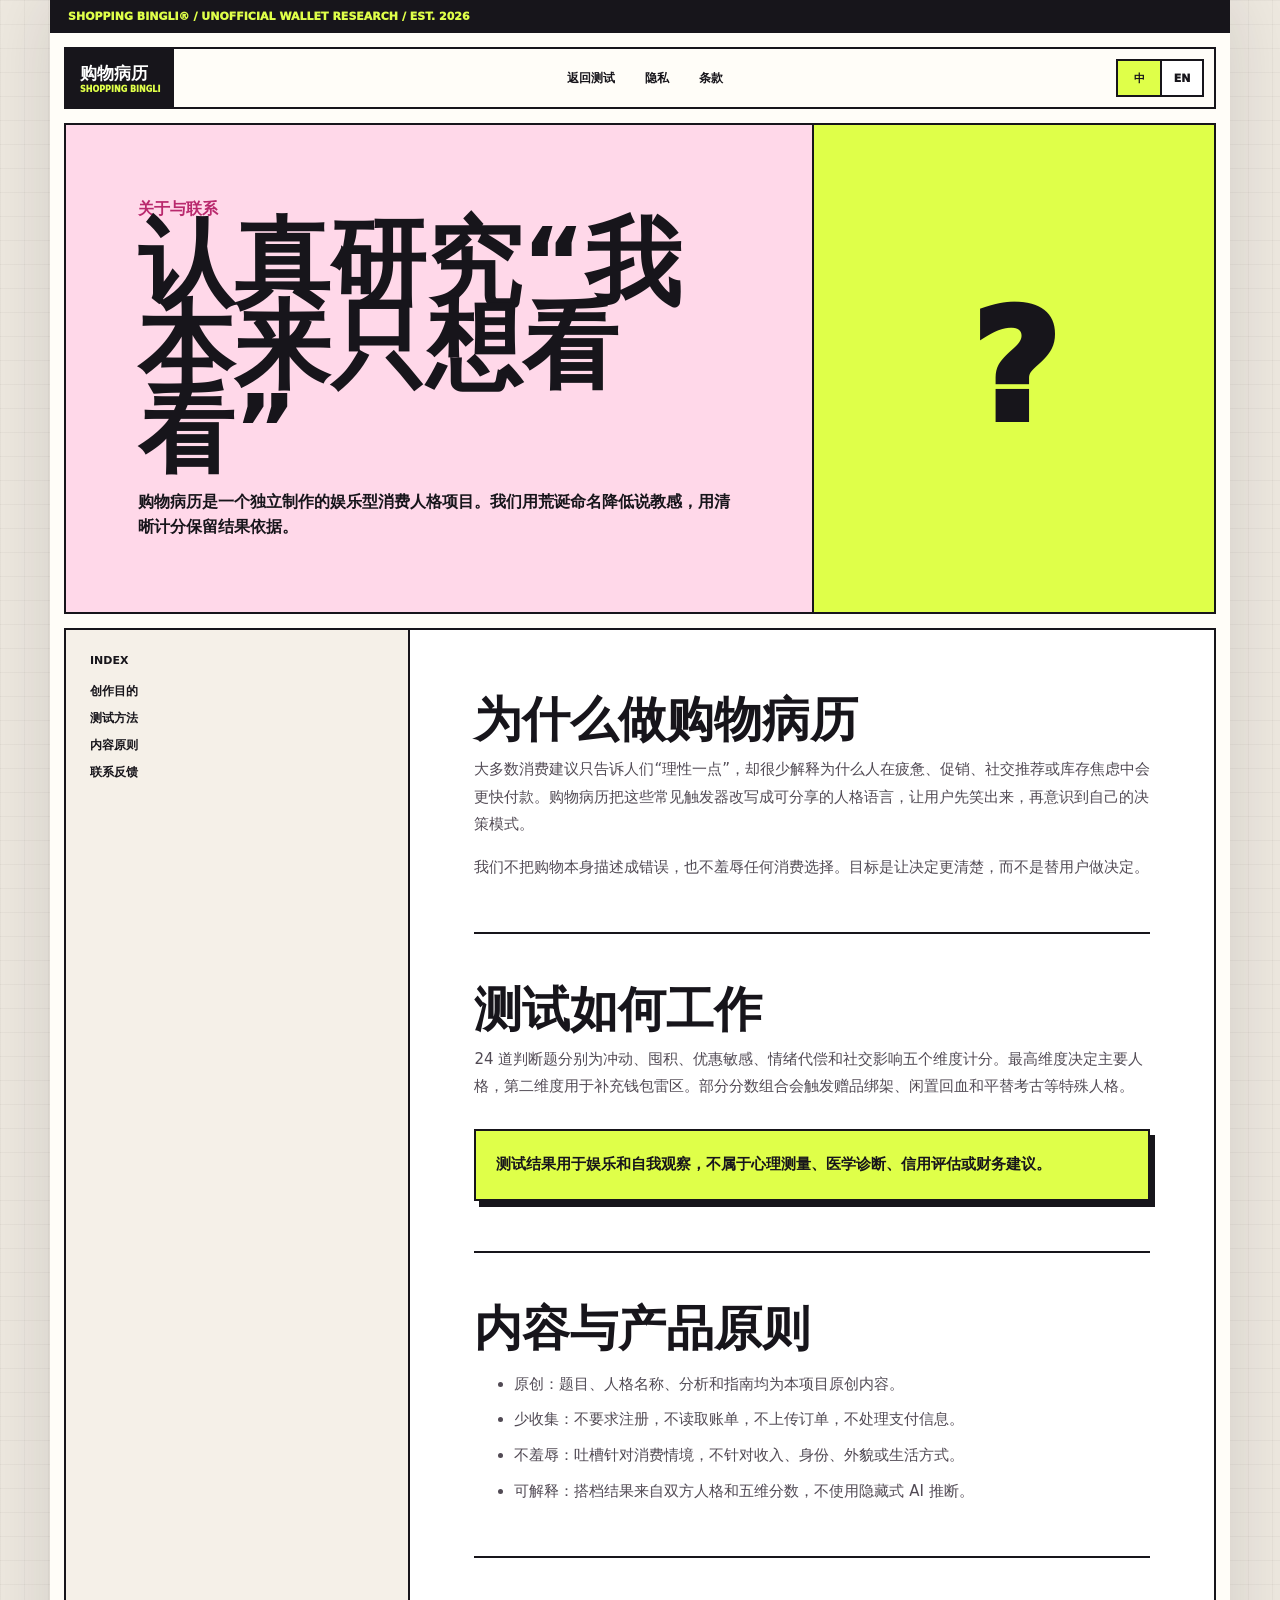
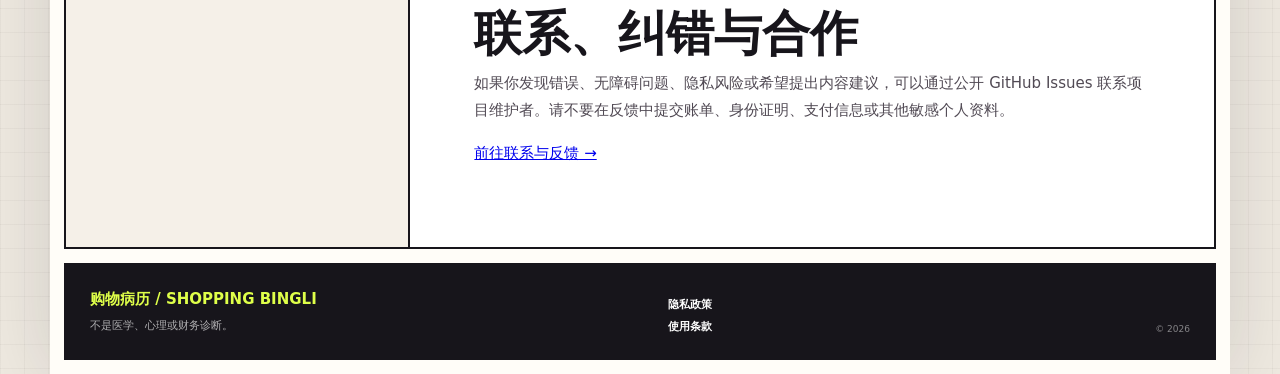
==== about.html @ b8fc8aac "Add bilingual content and review-ready pages" ====
<!doctype html>
<html lang="zh-CN">
  <head>
    <meta charset="utf-8" />
    <meta name="viewport" content="width=device-width, initial-scale=1" />
    <meta name="description" content="了解购物病历的创作目的、测试方法、内容原则与联系渠道。" />
    <link rel="canonical" href="https://bingli.200305.xyz/about.html" />
    <title>关于购物病历</title>
    <link rel="stylesheet" href="./styles.css?v=content-i18n-1" />
  </head>
  <body data-title-zh="关于购物病历" data-title-en="About Shopping Bingli" data-description-zh="了解购物病历的创作目的、测试方法、内容原则与联系渠道。" data-description-en="Learn about the purpose, method, editorial principles and contact channel of Shopping Bingli.">
    <main class="app-shell editorial-page">
      <header class="site-header">
        <a class="site-brand" href="./"><span>购物病历</span><small>SHOPPING BINGLI</small></a>
        <nav class="site-nav"><a href="./" data-zh="返回测试" data-en="Back to test">返回测试</a><a href="./privacy.html" data-zh="隐私" data-en="Privacy">隐私</a><a href="./terms.html" data-zh="条款" data-en="Terms">条款</a></nav>
        <div class="language-switch"><button type="button" data-lang-switch="zh">中</button><button type="button" data-lang-switch="en">EN</button></div>
      </header>

      <section class="editorial-hero">
        <div>
          <p class="eyebrow" data-zh="关于与联系" data-en="ABOUT & CONTACT">关于与联系</p>
          <h1 data-zh="认真研究“我本来只想看看”" data-en="SERIOUSLY STUDYING “I WAS JUST LOOKING”">认真研究“我本来只想看看”</h1>
          <p data-zh="购物病历是一个独立制作的娱乐型消费人格项目。我们用荒诞命名降低说教感，用清晰计分保留结果依据。" data-en="Shopping Bingli is an independently made entertainment project about shopping personalities. Absurd names reduce judgment; transparent scoring keeps the results grounded.">购物病历是一个独立制作的娱乐型消费人格项目。我们用荒诞命名降低说教感，用清晰计分保留结果依据。</p>
        </div>
        <div class="editorial-hero-mark">?</div>
      </section>

      <div class="editorial-body">
        <aside class="editorial-toc"><strong>INDEX</strong><a href="#purpose" data-zh="创作目的" data-en="Purpose">创作目的</a><a href="#method" data-zh="测试方法" data-en="Method">测试方法</a><a href="#principles" data-zh="内容原则" data-en="Principles">内容原则</a><a href="#contact" data-zh="联系反馈" data-en="Contact">联系反馈</a></aside>
        <article class="editorial-copy">
          <section id="purpose">
            <h2 data-zh="为什么做购物病历" data-en="Why Shopping Bingli exists">为什么做购物病历</h2>
            <p data-zh="大多数消费建议只告诉人们“理性一点”，却很少解释为什么人在疲惫、促销、社交推荐或库存焦虑中会更快付款。购物病历把这些常见触发器改写成可分享的人格语言，让用户先笑出来，再意识到自己的决策模式。" data-en="Most shopping advice simply says “be rational,” without explaining why fatigue, promotions, social approval and scarcity accelerate checkout. Shopping Bingli turns those triggers into shareable personality language, helping people laugh first and then notice their own decision patterns.">大多数消费建议只告诉人们“理性一点”，却很少解释为什么人在疲惫、促销、社交推荐或库存焦虑中会更快付款。购物病历把这些常见触发器改写成可分享的人格语言，让用户先笑出来，再意识到自己的决策模式。</p>
            <p data-zh="我们不把购物本身描述成错误，也不羞辱任何消费选择。目标是让决定更清楚，而不是替用户做决定。" data-en="We do not treat shopping itself as a mistake or shame anyone’s choices. The goal is clearer decisions, not decisions made on someone else’s behalf.">我们不把购物本身描述成错误，也不羞辱任何消费选择。目标是让决定更清楚，而不是替用户做决定。</p>
          </section>
          <section id="method">
            <h2 data-zh="测试如何工作" data-en="How the test works">测试如何工作</h2>
            <p data-zh="24 道判断题分别为冲动、囤积、优惠敏感、情绪代偿和社交影响五个维度计分。最高维度决定主要人格，第二维度用于补充钱包雷区。部分分数组合会触发赠品绑架、闲置回血和平替考古等特殊人格。" data-en="Twenty-four questions score impulse, stockpiling, deal sensitivity, mood spending and social influence. The highest dimension determines the main personality; the second adds a wallet trigger. Certain combinations unlock special gift, resale and dupe types.">24 道判断题分别为冲动、囤积、优惠敏感、情绪代偿和社交影响五个维度计分。最高维度决定主要人格，第二维度用于补充钱包雷区。部分分数组合会触发赠品绑架、闲置回血和平替考古等特殊人格。</p>
            <div class="editorial-note"><p data-zh="测试结果用于娱乐和自我观察，不属于心理测量、医学诊断、信用评估或财务建议。" data-en="Results are for entertainment and self-reflection. They are not psychological measurement, medical diagnosis, credit assessment or financial advice.">测试结果用于娱乐和自我观察，不属于心理测量、医学诊断、信用评估或财务建议。</p></div>
          </section>
          <section id="principles">
            <h2 data-zh="内容与产品原则" data-en="Editorial and product principles">内容与产品原则</h2>
            <ul>
              <li data-zh="原创：题目、人格名称、分析和指南均为本项目原创内容。" data-en="Originality: questions, personality names, analysis and guides are original project content.">原创：题目、人格名称、分析和指南均为本项目原创内容。</li>
              <li data-zh="少收集：不要求注册，不读取账单，不上传订单，不处理支付信息。" data-en="Data minimization: no account, bank statement, order upload or payment information is required.">少收集：不要求注册，不读取账单，不上传订单，不处理支付信息。</li>
              <li data-zh="不羞辱：吐槽针对消费情境，不针对收入、身份、外貌或生活方式。" data-en="No shaming: jokes target shopping situations, not income, identity, appearance or lifestyle.">不羞辱：吐槽针对消费情境，不针对收入、身份、外貌或生活方式。</li>
              <li data-zh="可解释：搭档结果来自双方人格和五维分数，不使用隐藏式 AI 推断。" data-en="Explainability: duo results come from both personality types and five scores, without hidden AI inference.">可解释：搭档结果来自双方人格和五维分数，不使用隐藏式 AI 推断。</li>
            </ul>
          </section>
          <section id="contact">
            <h2 data-zh="联系、纠错与合作" data-en="Contact, corrections and collaboration">联系、纠错与合作</h2>
            <p data-zh="如果你发现错误、无障碍问题、隐私风险或希望提出内容建议，可以通过公开 GitHub Issues 联系项目维护者。请不要在反馈中提交账单、身份证明、支付信息或其他敏感个人资料。" data-en="For errors, accessibility issues, privacy concerns or editorial suggestions, contact the maintainer through public GitHub Issues. Do not include bank statements, identity documents, payment information or other sensitive personal data.">如果你发现错误、无障碍问题、隐私风险或希望提出内容建议，可以通过公开 GitHub Issues 联系项目维护者。请不要在反馈中提交账单、身份证明、支付信息或其他敏感个人资料。</p>
            <p><a href="https://github.com/T0305/shopping-bingli/issues" target="_blank" rel="noreferrer" data-zh="前往联系与反馈 →" data-en="Open contact & feedback →">前往联系与反馈 →</a></p>
          </section>
        </article>
      </div>

      <footer class="site-footer"><div><strong>购物病历 / SHOPPING BINGLI</strong><p data-zh="不是医学、心理或财务诊断。" data-en="Not medical, psychological or financial diagnosis.">不是医学、心理或财务诊断。</p></div><nav><a href="./privacy.html" data-zh="隐私政策" data-en="Privacy">隐私政策</a><a href="./terms.html" data-zh="使用条款" data-en="Terms">使用条款</a></nav><small>© 2026</small></footer>
    </main>
    <script src="./site.js?v=content-i18n-1"></script>
  </body>
</html>
---- styles.css ----
:root {
  color-scheme: light;
  --ink: #17151b;
  --muted: #69616c;
  --paper: #fffdf8;
  --paper-2: #f5f0e8;
  --pink: #ff5eaa;
  --pink-soft: #ffd8e9;
  --acid: #dfff49;
  --cyan: #75e9e2;
  --violet: #8f79ff;
  --orange: #ff875b;
  --line: rgba(23, 21, 27, 0.18);
  --shadow: 0 18px 44px rgba(30, 22, 35, 0.12);
}

* {
  box-sizing: border-box;
}

html {
  min-height: 100%;
  overflow-x: hidden;
  background: #ddd7cd;
}

body {
  margin: 0;
  min-height: 100vh;
  overflow-x: hidden;
  color: var(--ink);
  font-family:
    "Arial Narrow",
    "Microsoft YaHei",
    "PingFang SC",
    system-ui,
    sans-serif;
  background:
    linear-gradient(rgba(23, 21, 27, 0.035) 1px, transparent 1px),
    linear-gradient(90deg, rgba(23, 21, 27, 0.035) 1px, transparent 1px),
    #eee9e0;
  background-size: 24px 24px;
  touch-action: pan-y;
}

button,
input {
  font: inherit;
}

button {
  cursor: pointer;
}

button:focus-visible,
input:focus-visible {
  outline: 3px solid var(--violet);
  outline-offset: 3px;
}

.app-shell {
  position: relative;
  width: min(100%, 1180px);
  min-height: 100vh;
  margin: 0 auto;
  padding: 14px;
  background: var(--paper);
  box-shadow: 0 0 70px rgba(30, 22, 35, 0.14);
}

.app-shell::before {
  content: "SHOPPING BINGLI®  /  UNOFFICIAL WALLET RESEARCH  /  EST. 2026";
  display: block;
  margin: -14px -14px 14px;
  padding: 10px 18px;
  overflow: hidden;
  color: var(--acid);
  font-size: 11px;
  font-weight: 950;
  white-space: nowrap;
  background: var(--ink);
  letter-spacing: 0;
}

.view {
  display: none;
}

.view.active {
  display: block;
}

.eyebrow {
  margin: 0 0 8px;
  color: #b9296d;
  font-size: 12px;
  font-weight: 950;
  letter-spacing: 0;
  text-transform: uppercase;
}

h1,
h2,
p {
  margin-top: 0;
}

h1,
h2 {
  letter-spacing: 0;
}

h2 {
  margin-bottom: 10px;
  font-size: clamp(22px, 3vw, 34px);
  line-height: 1.08;
}

.hero {
  position: relative;
  min-height: 550px;
  overflow: hidden;
  border: 2px solid var(--ink);
  background:
    linear-gradient(115deg, transparent 0 64%, rgba(255, 255, 255, 0.52) 64%),
    var(--pink-soft);
}

.hero::before {
  content: "";
  position: absolute;
  right: -90px;
  bottom: -130px;
  width: 400px;
  height: 400px;
  border: 2px solid var(--ink);
  border-radius: 50%;
  background: var(--acid);
}

.hero::after {
  content: "消费人格鉴定 / 仅供发疯参考";
  position: absolute;
  right: 24px;
  top: 72px;
  z-index: 5;
  padding: 8px 12px;
  border: 2px solid var(--ink);
  font-size: 12px;
  font-weight: 950;
  background: var(--paper);
  transform: rotate(6deg);
}

.hero-topline {
  position: relative;
  z-index: 3;
  display: flex;
  justify-content: space-between;
  gap: 16px;
  padding: 10px 14px;
  border-bottom: 2px solid var(--ink);
  color: var(--paper);
  font-size: 10px;
  font-weight: 950;
  background: var(--ink);
}

.hero-layout {
  position: relative;
  z-index: 2;
  display: grid;
  grid-template-columns: minmax(0, 1.1fr) minmax(330px, 0.9fr);
  min-height: 450px;
}

.hero-copy-block {
  display: flex;
  min-width: 0;
  padding: clamp(34px, 6vw, 72px);
  flex-direction: column;
  align-items: flex-start;
  justify-content: center;
}

.hero h1 {
  margin: 0 0 18px;
  font-size: clamp(70px, 9.2vw, 126px);
  font-weight: 1000;
  line-height: 0.78;
  text-transform: uppercase;
}

.hero h1 em {
  display: inline-block;
  padding: 5px 12px 9px;
  color: var(--paper);
  font-style: normal;
  background: var(--ink);
  transform: rotate(-2deg);
}

.hero-copy {
  max-width: 530px;
  margin-bottom: 24px;
  font-size: clamp(16px, 2vw, 21px);
  font-weight: 850;
  line-height: 1.45;
}

.hero-cta {
  width: min(100%, 330px);
}

.hero-deck {
  position: relative;
  min-height: 450px;
}

.deck-card {
  position: absolute;
  width: 210px;
  aspect-ratio: 3 / 4;
  overflow: hidden;
  border: 2px solid var(--ink);
  background-color: var(--paper);
  background-image: url("./assets/image2/shopping-diagnosis-role-cards.png");
  background-repeat: no-repeat;
  background-size: 400% 200%;
  box-shadow: 9px 10px 0 var(--ink);
}

.deck-card::after {
  content: "";
  position: absolute;
  inset: 0;
  background: linear-gradient(transparent 48%, rgba(23, 21, 27, 0.9));
}

.deck-card span,
.deck-card strong {
  position: absolute;
  z-index: 2;
  left: 14px;
  right: 14px;
}

.deck-card span {
  top: 14px;
  width: fit-content;
  padding: 5px 8px;
  border: 1px solid var(--ink);
  font-size: 10px;
  font-weight: 950;
  background: var(--acid);
}

.deck-card strong {
  bottom: 14px;
  color: white;
  font-size: 24px;
  line-height: 0.98;
}

.deck-card-a {
  right: 108px;
  top: 54px;
  z-index: 3;
  background-position: 0% 0%;
  transform: rotate(-7deg);
}

.deck-card-b {
  right: 8px;
  top: 90px;
  z-index: 2;
  background-position: 33.333% 100%;
  transform: rotate(9deg);
}

.deck-card-c {
  right: 126px;
  top: 188px;
  z-index: 4;
  width: 178px;
  background-position: 66.666% 0%;
  transform: rotate(5deg);
}

.hero-stickers {
  position: absolute;
  z-index: 8;
  left: 18px;
  bottom: 16px;
  display: flex;
  gap: 8px;
  flex-wrap: wrap;
}

.hero-stickers span {
  padding: 7px 10px;
  border: 2px solid var(--ink);
  font-size: 11px;
  font-weight: 950;
  background: var(--paper);
  box-shadow: 3px 3px 0 var(--ink);
}

.hero-stickers span:nth-child(2) {
  background: var(--cyan);
  transform: rotate(2deg);
}

.hero-stickers span:nth-child(3) {
  background: var(--acid);
  transform: rotate(-2deg);
}

.primary-button,
.secondary-button,
.ghost-button,
.icon-button,
.option-button {
  border: 2px solid var(--ink);
  border-radius: 0;
  color: var(--ink);
  background: white;
  box-shadow: 5px 6px 0 var(--ink);
  transition:
    transform 150ms ease,
    box-shadow 150ms ease,
    background 150ms ease;
}

.primary-button:hover,
.secondary-button:hover,
.ghost-button:hover,
.option-button:hover {
  transform: translate(3px, 3px);
  box-shadow: 2px 3px 0 var(--ink);
}

.primary-button {
  display: flex;
  min-height: 58px;
  padding: 0 12px 0 20px;
  align-items: center;
  justify-content: space-between;
  gap: 16px;
  color: white;
  font-size: 17px;
  font-weight: 950;
  background: var(--ink);
}

.primary-button b {
  display: grid;
  width: 38px;
  height: 38px;
  place-items: center;
  color: var(--ink);
  font-size: 24px;
  background: var(--acid);
}

.role-showcase {
  position: relative;
  margin-top: 14px;
  overflow: hidden;
  border: 2px solid var(--ink);
  background: var(--paper-2);
}

.role-showcase-head {
  display: flex;
  align-items: end;
  justify-content: space-between;
  gap: 24px;
  padding: 24px;
  border-bottom: 2px solid var(--ink);
}

.role-showcase-head h2 {
  max-width: 680px;
  margin-bottom: 0;
}

.role-showcase-head > span {
  max-width: 240px;
  font-size: 12px;
  font-weight: 900;
  line-height: 1.55;
  text-align: right;
}

.role-marquee {
  display: grid;
}

.marquee-row {
  position: relative;
  min-height: 298px;
  overflow: hidden;
  border-bottom: 2px solid var(--ink);
}

.marquee-row:last-child {
  border-bottom: 0;
}

.marquee-row::before {
  content: "SOLO / 单人嫌疑卡";
  position: absolute;
  z-index: 5;
  left: 12px;
  top: 12px;
  padding: 6px 9px;
  border: 2px solid var(--ink);
  font-size: 10px;
  font-weight: 950;
  background: var(--pink);
}

.marquee-row.duo::before {
  content: "DUO / 双人共犯卡";
  background: var(--cyan);
}

.marquee-track {
  position: absolute;
  left: 0;
  top: 48px;
  display: flex;
  width: max-content;
  gap: 14px;
  padding-inline: 14px;
  animation: role-marquee 34s linear infinite;
  will-change: transform;
}

.marquee-row.reverse .marquee-track {
  animation-name: role-marquee-reverse;
  animation-duration: 38s;
}

.role-showcase:hover .marquee-track {
  animation-play-state: paused;
}

.marquee-card {
  display: grid;
  grid-template-columns: 142px 116px;
  width: 286px;
  min-height: 232px;
  gap: 12px;
  align-items: end;
  padding: 10px;
  border: 2px solid var(--ink);
  background: var(--paper);
  box-shadow: 5px 6px 0 var(--ink);
}

.marquee-card:nth-child(3n + 1) {
  background: #ffe7f2;
}

.marquee-card:nth-child(3n + 2) {
  background: #edffd0;
}

.marquee-card:nth-child(3n + 3) {
  background: #dffbf8;
}

.marquee-art {
  width: 142px;
  aspect-ratio: 3 / 4;
  border: 1px solid var(--ink);
  background-repeat: no-repeat;
  background-size: 400% 200%;
  background-position: var(--sprite-pos, 0% 0%);
}

.single-art {
  background-image: url("./assets/image2/shopping-diagnosis-role-cards.png");
}

.duo-art {
  background-image: url("./assets/image2/shopping-diagnosis-duo-cards.png");
}

.marquee-card strong,
.marquee-card span {
  display: block;
}

.marquee-card strong {
  font-size: 17px;
  line-height: 1.02;
}

.marquee-card span {
  margin-top: 8px;
  color: var(--muted);
  font-size: 10px;
  font-weight: 850;
  line-height: 1.35;
}

.quick-stats {
  display: grid;
  grid-template-columns: repeat(3, 1fr);
  margin-top: 14px;
  border: 2px solid var(--ink);
}

.quick-stats div {
  min-height: 120px;
  padding: 18px;
  border-right: 2px solid var(--ink);
  background: var(--acid);
}

.quick-stats div:nth-child(2) {
  background: var(--pink-soft);
}

.quick-stats div:nth-child(3) {
  border-right: 0;
  background: var(--cyan);
}

.quick-stats strong,
.quick-stats span {
  display: block;
}

.quick-stats strong {
  font-size: clamp(34px, 5vw, 60px);
  line-height: 1;
}

.quick-stats span {
  margin-top: 8px;
  font-size: 12px;
  font-weight: 900;
}

.panel {
  position: relative;
  margin-top: 14px;
  padding: 24px;
  border: 2px solid var(--ink);
  background: white;
}

.panel.compact {
  background: #f0eaff;
}

.panel-index {
  margin-bottom: 14px;
  font-size: 10px;
  font-weight: 950;
}

.panel p:not(.panel-index) {
  max-width: 760px;
  margin-bottom: 0;
  color: var(--muted);
  font-size: 14px;
  line-height: 1.7;
}

.tag-cloud {
  display: flex;
  flex-wrap: wrap;
  gap: 9px;
}

.tag-cloud span {
  padding: 8px 11px;
  border: 2px solid var(--ink);
  font-size: 12px;
  font-weight: 950;
  background: var(--paper);
  box-shadow: 3px 3px 0 var(--ink);
}

.tag-cloud span:nth-child(2n) {
  background: var(--cyan);
  transform: rotate(2deg);
}

.tag-cloud span:nth-child(3n) {
  background: var(--acid);
  transform: rotate(-2deg);
}

.topline {
  position: sticky;
  z-index: 10;
  top: 0;
  display: grid;
  grid-template-columns: 46px 1fr auto;
  align-items: center;
  gap: 12px;
  padding: 10px;
  border: 2px solid var(--ink);
  background: rgba(255, 253, 248, 0.94);
  backdrop-filter: blur(12px);
}

.topline .eyebrow {
  margin-bottom: 2px;
}

.topline h1 {
  margin: 0;
  font-size: 26px;
  line-height: 1;
}

.icon-button {
  width: 44px;
  height: 44px;
  padding: 0;
  color: white;
  font-size: 34px;
  line-height: 0;
  background: var(--ink);
  box-shadow: none;
}

.count-pill {
  min-width: 62px;
  padding: 9px;
  border: 2px solid var(--ink);
  font-size: 12px;
  font-weight: 950;
  text-align: center;
  background: var(--acid);
}

.progress-track {
  height: 16px;
  margin: 10px 0;
  overflow: hidden;
  border: 2px solid var(--ink);
  background: white;
}

.progress-fill {
  width: 0;
  height: 100%;
  background:
    repeating-linear-gradient(135deg, transparent 0 8px, rgba(23, 21, 27, 0.18) 8px 10px),
    var(--pink);
  transition: width 180ms ease;
}

.question-card {
  position: relative;
  min-height: 560px;
  padding: clamp(24px, 5vw, 54px);
  overflow: hidden;
  border: 2px solid var(--ink);
  background:
    linear-gradient(90deg, transparent 49%, rgba(23, 21, 27, 0.05) 50%, transparent 51%),
    var(--paper-2);
}

.question-card::after {
  content: "此处禁止假装理性";
  position: absolute;
  right: -24px;
  top: 44px;
  padding: 7px 32px;
  border-block: 2px solid var(--ink);
  font-size: 10px;
  font-weight: 950;
  background: var(--acid);
  transform: rotate(9deg);
}

.question-kicker {
  display: inline-block;
  margin-bottom: 22px;
  padding: 7px 10px;
  border: 2px solid var(--ink);
  font-size: 11px;
  font-weight: 950;
  background: var(--cyan);
  box-shadow: 3px 3px 0 var(--ink);
}

.question-card h2 {
  max-width: 760px;
  margin-bottom: 42px;
  font-size: clamp(28px, 4.5vw, 48px);
  line-height: 1.13;
}

.option-list {
  display: grid;
  grid-template-columns: repeat(3, 1fr);
  gap: 14px;
}

.option-button {
  position: relative;
  display: grid;
  min-height: 170px;
  padding: 18px;
  align-content: start;
  text-align: left;
  background: white;
}

.option-button:nth-child(1) {
  background: var(--pink-soft);
}

.option-button:nth-child(2) {
  background: var(--cyan);
}

.option-button:nth-child(3) {
  background: #e7e0ff;
}

.option-button b {
  display: grid;
  width: 42px;
  height: 42px;
  margin-bottom: 20px;
  place-items: center;
  color: white;
  font-size: 22px;
  font-style: normal;
  background: var(--ink);
}

.option-button strong,
.option-button span {
  display: block;
}

.option-button strong {
  font-size: 20px;
}

.option-button span {
  margin-top: 8px;
  color: var(--muted);
  font-size: 12px;
  line-height: 1.4;
}

#quizView.active,
#resultView.active {
  max-width: 980px;
  margin: 0 auto;
}

.diagnosis-card,
.friend-panel {
  position: relative;
  margin-top: 10px;
  overflow: hidden;
  border: 2px solid var(--ink);
  background: var(--paper-2);
}

.diagnosis-card {
  display: grid;
  grid-template-columns: minmax(280px, 0.85fr) minmax(320px, 1.15fr);
  gap: 0 26px;
  padding: 28px;
}

.diagnosis-card::before {
  content: "CONFIDENTIAL? NOT REALLY.";
  position: absolute;
  right: -38px;
  top: 72px;
  z-index: 1;
  padding: 8px 52px;
  border-block: 2px solid var(--ink);
  font-size: 10px;
  font-weight: 950;
  background: var(--acid);
  transform: rotate(11deg);
}

.diagnosis-card > .eyebrow,
.diagnosis-card > h2,
.diagnosis-card > .diagnosis-code,
.diagnosis-card > .diagnosis-subtitle,
.diagnosis-card > .result-tags,
.diagnosis-card > .role-card {
  grid-column: 1;
}

.diagnosis-card > .danger-row,
.diagnosis-card > .report-list,
.diagnosis-card > .dimension-grid {
  grid-column: 2;
}

.stamp {
  position: absolute;
  right: 24px;
  top: 18px;
  z-index: 2;
  padding: 7px 10px;
  border: 2px solid var(--ink);
  color: white;
  font-size: 11px;
  font-weight: 950;
  background: var(--pink);
  transform: rotate(5deg);
}

.diagnosis-card h2 {
  max-width: 440px;
  margin: 0 0 10px;
  font-size: clamp(38px, 5vw, 62px);
  line-height: 0.9;
}

.diagnosis-code {
  width: fit-content;
  margin-bottom: 12px;
  padding: 7px 10px;
  border: 2px solid var(--ink);
  font-size: 12px;
  font-weight: 950;
  background: var(--cyan);
}

.diagnosis-subtitle {
  max-width: 460px;
  color: var(--muted);
  font-size: 15px;
  font-weight: 800;
  line-height: 1.5;
}

.result-tags {
  display: flex;
  margin: 4px 0 14px;
  flex-wrap: wrap;
  gap: 7px;
}

.result-tags span {
  padding: 6px 8px;
  border: 1px solid var(--ink);
  font-size: 10px;
  font-weight: 900;
  background: white;
}

.result-tags span:nth-child(2) {
  background: var(--pink-soft);
}

.result-tags span:nth-child(3) {
  background: var(--acid);
}

.role-card {
  position: relative;
  width: min(100%, 390px);
  margin: 8px 0 0;
  border: 2px solid var(--ink);
  background: white;
  box-shadow: 8px 9px 0 var(--ink);
  transform: rotate(-1.5deg);
}

.role-card::before {
  content: "本人已读并继续付款";
  position: absolute;
  z-index: 2;
  right: -14px;
  bottom: 18px;
  padding: 7px 9px;
  border: 2px solid var(--ink);
  font-size: 10px;
  font-weight: 950;
  background: var(--acid);
  transform: rotate(-5deg);
}

.role-card-art,
.pair-card-art {
  width: 100%;
  aspect-ratio: 3 / 4;
  background-repeat: no-repeat;
  background-size: 400% 200%;
}

.role-card-art {
  background-image: url("./assets/image2/shopping-diagnosis-role-cards.png");
}

.danger-row {
  display: flex;
  min-height: 70px;
  margin-bottom: 14px;
  padding: 14px;
  align-items: center;
  justify-content: space-between;
  gap: 12px;
  border: 2px solid var(--ink);
  background: var(--pink-soft);
}

.danger-row span {
  font-size: 12px;
  font-weight: 950;
}

.danger-row strong {
  color: #cf236f;
  font-size: 20px;
}

.report-list,
.pair-report {
  display: grid;
  gap: 10px;
  margin: 0;
}

.report-list {
  grid-template-columns: 1fr 1fr;
}

.report-list .wide {
  grid-column: 1 / -1;
}

.report-list div,
.pair-report div {
  padding: 14px;
  border: 2px solid var(--ink);
  background: white;
}

.report-list div:nth-child(2n),
.pair-report div:nth-child(2n) {
  background: #e9ffd1;
}

.report-list div:nth-child(3n),
.pair-report div:nth-child(3n) {
  background: #e1fafa;
}

.report-list dt,
.pair-report dt {
  width: fit-content;
  margin-bottom: 8px;
  padding: 4px 7px;
  color: white;
  font-size: 10px;
  font-weight: 950;
  background: var(--ink);
}

.report-list dd,
.pair-report dd {
  margin: 0;
  font-size: 13px;
  line-height: 1.62;
}

.dimension-grid {
  display: grid;
  grid-template-columns: repeat(5, 1fr);
  gap: 7px;
  margin-top: 14px;
}

.dimension-item {
  position: relative;
  display: grid;
  min-height: 82px;
  overflow: hidden;
  place-items: center;
  padding: 7px 3px;
  border: 2px solid var(--ink);
  text-align: center;
  background: white;
}

.dimension-item::before {
  content: "";
  position: absolute;
  inset: auto 0 0;
  height: var(--score);
  background: var(--pink-soft);
}

.dimension-item:nth-child(2)::before {
  background: var(--acid);
}

.dimension-item:nth-child(3)::before {
  background: var(--cyan);
}

.dimension-item:nth-child(4)::before {
  background: #e1d9ff;
}

.dimension-item:nth-child(5)::before {
  background: #ffd7c7;
}

.dimension-item strong,
.dimension-item span {
  position: relative;
  z-index: 1;
  display: block;
}

.dimension-item strong {
  font-size: 18px;
}

.dimension-item span {
  font-size: 10px;
  font-weight: 900;
}

.dimension-item i {
  display: none;
}

.friend-panel {
  padding: 28px;
  background: #e1fafa;
}

.friend-panel.hidden {
  display: none;
}

.friend-panel::before {
  content: "共同付款危险实验";
  position: absolute;
  right: 18px;
  top: 18px;
  padding: 7px 10px;
  border: 2px solid var(--ink);
  font-size: 10px;
  font-weight: 950;
  background: var(--acid);
  transform: rotate(4deg);
}

.friend-panel h2 {
  max-width: 640px;
  font-size: clamp(34px, 5vw, 60px);
  line-height: 0.94;
}

.pair-card-art {
  max-width: 520px;
  margin: 20px auto;
  border: 2px solid var(--ink);
  background-color: white;
  background-image: url("./assets/image2/shopping-diagnosis-duo-cards.png");
  box-shadow: 8px 9px 0 var(--ink);
  transform: rotate(1deg);
}

.pair-report {
  grid-template-columns: repeat(3, 1fr);
}

#shareCanvas {
  display: none;
  width: min(100%, 600px);
  aspect-ratio: 3 / 4;
  margin: 14px auto 0;
  border: 2px solid var(--ink);
  background: white;
  box-shadow: 8px 9px 0 var(--ink);
}

#shareCanvas.ready {
  display: block;
}

.invite-field {
  display: grid;
  gap: 7px;
  margin-top: 14px;
  font-size: 11px;
  font-weight: 950;
}

.invite-field input {
  width: 100%;
  min-height: 48px;
  padding: 0 12px;
  border: 2px solid var(--ink);
  color: var(--ink);
  background: white;
}

.action-grid {
  display: grid;
  grid-template-columns: repeat(2, 1fr);
  gap: 10px;
  margin-top: 12px;
}

.action-grid .primary-button {
  width: 100%;
}

.secondary-button,
.ghost-button {
  min-height: 52px;
  padding: 10px 14px;
  font-weight: 950;
}

.secondary-button {
  background: var(--cyan);
}

.ghost-button {
  background: var(--paper-2);
}

.toast {
  position: fixed;
  left: 50%;
  bottom: 18px;
  z-index: 30;
  width: min(360px, calc(100% - 32px));
  padding: 13px 16px;
  border: 2px solid var(--ink);
  color: white;
  font-size: 13px;
  font-weight: 950;
  text-align: center;
  background: var(--ink);
  box-shadow: 5px 6px 0 var(--pink);
  opacity: 0;
  transform: translate(-50%, 18px);
  transition: 160ms ease;
  pointer-events: none;
}

.toast.show {
  opacity: 1;
  transform: translate(-50%, 0);
}

@keyframes role-marquee {
  from {
    transform: translateX(0);
  }

  to {
    transform: translateX(calc(-50% - 7px));
  }
}

@keyframes role-marquee-reverse {
  from {
    transform: translateX(calc(-50% - 7px));
  }

  to {
    transform: translateX(0);
  }
}

@media (min-width: 780px) {
  #homeView.active {
    display: grid;
    grid-template-columns: 1fr 1fr;
    gap: 14px;
  }

  .hero,
  .role-showcase,
  .quick-stats {
    grid-column: 1 / -1;
  }

  .panel {
    margin-top: 0;
  }
}

@media (max-width: 779px) {
  .app-shell {
    padding: 10px;
  }

  .app-shell::before {
    margin: -10px -10px 10px;
  }

  .hero {
    min-height: 570px;
  }

  .hero::before {
    right: -160px;
    bottom: -150px;
    width: 340px;
    height: 340px;
  }

  .hero::after {
    right: 10px;
    top: 54px;
  }

  .hero-layout {
    grid-template-columns: 1fr;
    min-height: auto;
  }

  .hero-copy-block {
    padding: 38px 20px 10px;
  }

  .hero h1 {
    font-size: clamp(62px, 19vw, 88px);
  }

  .hero-copy {
    max-width: 360px;
    margin-bottom: 18px;
    font-size: 16px;
  }

  .hero-cta {
    width: 100%;
  }

  .hero-deck {
    min-height: 236px;
    margin-top: -6px;
  }

  .deck-card {
    width: 128px;
    box-shadow: 5px 6px 0 var(--ink);
  }

  .deck-card span {
    left: 7px;
    top: 7px;
    padding: 3px 5px;
    font-size: 8px;
  }

  .deck-card strong {
    left: 8px;
    right: 8px;
    bottom: 9px;
    font-size: 15px;
  }

  .deck-card-a {
    left: 34px;
    right: auto;
    top: 25px;
  }

  .deck-card-b {
    left: 50%;
    right: auto;
    top: 34px;
    transform: translateX(-45%) rotate(7deg);
  }

  .deck-card-c {
    right: 28px;
    top: 25px;
    width: 118px;
  }

  .hero-stickers {
    left: 10px;
    bottom: 10px;
  }

  .role-showcase-head {
    display: block;
    padding: 18px;
  }

  .role-showcase-head > span {
    display: block;
    margin-top: 10px;
    text-align: left;
  }

  .marquee-row {
    min-height: 260px;
  }

  .marquee-card {
    grid-template-columns: 122px 96px;
    width: 242px;
    min-height: 202px;
  }

  .marquee-art {
    width: 122px;
  }

  .marquee-card strong {
    font-size: 14px;
  }

  .quick-stats div {
    min-height: 94px;
    padding: 13px 10px;
  }

  .quick-stats strong {
    font-size: 34px;
  }

  .topline {
    grid-template-columns: 42px 1fr auto;
  }

  .topline h1 {
    font-size: 21px;
  }

  .question-card {
    min-height: calc(100vh - 130px);
    padding: 28px 18px;
  }

  .question-card::after {
    display: none;
  }

  .question-card h2 {
    margin-bottom: 26px;
    font-size: 28px;
  }

  .option-list {
    grid-template-columns: 1fr;
    gap: 11px;
  }

  .option-button {
    grid-template-columns: 42px 1fr;
    min-height: 92px;
    padding: 13px;
    align-content: center;
    column-gap: 12px;
  }

  .option-button b {
    grid-row: span 2;
    margin: 0;
  }

  .option-button strong {
    font-size: 17px;
  }

  .diagnosis-card {
    display: block;
    padding: 22px 16px;
  }

  .diagnosis-card::before {
    display: none;
  }

  .diagnosis-card h2 {
    max-width: 290px;
    font-size: 42px;
  }

  .stamp {
    right: 12px;
    top: 12px;
  }

  .role-card {
    width: min(88%, 330px);
    margin: 18px auto 24px;
  }

  .report-list {
    grid-template-columns: 1fr;
  }

  .report-list .wide {
    grid-column: auto;
  }

  .dimension-grid {
    gap: 5px;
  }

  .dimension-item {
    min-height: 74px;
  }

  .dimension-item span {
    font-size: 9px;
  }

  .friend-panel {
    padding: 22px 16px;
  }

  .friend-panel::before {
    position: static;
    display: inline-block;
    margin-bottom: 14px;
  }

  .friend-panel h2 {
    font-size: 39px;
  }

  .pair-report {
    grid-template-columns: 1fr;
  }

  .action-grid {
    grid-template-columns: 1fr;
  }
}

@media (max-width: 380px) {
  .hero {
    min-height: 555px;
  }

  .hero h1 {
    font-size: 60px;
  }

  .hero-topline span:last-child {
    display: none;
  }

  .deck-card-a {
    left: 16px;
  }

  .deck-card-c {
    right: 12px;
  }

  .hero-stickers span {
    padding: 5px 7px;
    font-size: 9px;
  }
}

@media (prefers-reduced-motion: reduce) {
  .marquee-track,
  .marquee-row.reverse .marquee-track {
    animation: none;
    transform: none;
  }

  .marquee-row {
    overflow-x: auto;
    scrollbar-width: none;
  }
}

/* Content architecture, navigation and bilingual controls */
.site-header {
  position: sticky;
  z-index: 50;
  top: 0;
  display: grid;
  grid-template-columns: auto 1fr auto;
  min-height: 62px;
  margin-bottom: 14px;
  align-items: center;
  gap: 18px;
  border: 2px solid var(--ink);
  background: rgba(255, 253, 248, 0.94);
  backdrop-filter: blur(14px);
}

.site-brand {
  display: grid;
  min-height: 58px;
  padding: 8px 14px;
  align-content: center;
  color: white;
  text-decoration: none;
  background: var(--ink);
}

.site-brand span {
  font-size: 17px;
  font-weight: 1000;
}

.site-brand small {
  color: var(--acid);
  font-size: 8px;
  font-weight: 950;
}

.site-nav {
  display: flex;
  min-width: 0;
  align-items: center;
  justify-content: center;
  gap: clamp(12px, 2.5vw, 30px);
}

.site-nav a {
  position: relative;
  color: var(--ink);
  font-size: 12px;
  font-weight: 950;
  text-decoration: none;
  white-space: nowrap;
}

.site-nav a::after {
  content: "";
  position: absolute;
  right: 0;
  bottom: -6px;
  left: 0;
  height: 3px;
  background: var(--pink);
  transform: scaleX(0);
  transition: transform 150ms ease;
}

.site-nav a:hover::after,
.site-nav a:focus-visible::after {
  transform: scaleX(1);
}

.language-switch {
  display: flex;
  margin-right: 10px;
  border: 2px solid var(--ink);
}

.language-switch button {
  min-width: 42px;
  height: 34px;
  border: 0;
  color: var(--ink);
  font-size: 11px;
  font-weight: 950;
  background: white;
}

.language-switch button + button {
  border-left: 2px solid var(--ink);
}

.language-switch button.active {
  color: var(--ink);
  background: var(--acid);
}

.content-section {
  grid-column: 1 / -1;
  margin-top: 14px;
  border: 2px solid var(--ink);
  background: var(--paper);
}

.section-heading {
  padding: clamp(22px, 4vw, 42px);
  border-bottom: 2px solid var(--ink);
}

.section-heading h2 {
  max-width: 780px;
  margin-bottom: 12px;
  font-size: clamp(30px, 5vw, 58px);
  line-height: 0.96;
}

.section-heading > p:last-child {
  max-width: 820px;
  margin-bottom: 0;
  color: var(--muted);
  font-size: 14px;
  line-height: 1.75;
}

.method-section {
  background: #e9ffd1;
}

.dimension-explainer {
  display: grid;
  grid-template-columns: repeat(5, 1fr);
}

.dimension-explainer article {
  min-width: 0;
  min-height: 225px;
  padding: 20px;
  border-right: 2px solid var(--ink);
  background: rgba(255, 255, 255, 0.36);
}

.dimension-explainer article:last-child {
  border-right: 0;
}

.dimension-explainer b {
  display: grid;
  width: 34px;
  height: 34px;
  margin-bottom: 32px;
  place-items: center;
  border: 2px solid var(--ink);
  font-size: 11px;
  background: var(--paper);
  box-shadow: 3px 3px 0 var(--ink);
}

.dimension-explainer h3,
.type-grid h3,
.guide-grid h3 {
  margin: 0 0 10px;
  font-size: 18px;
  line-height: 1.08;
}

.dimension-explainer p,
.type-grid p,
.guide-grid p,
.trust-section p {
  margin: 0;
  color: var(--muted);
  font-size: 12px;
  line-height: 1.65;
}

.type-library {
  background: #f0eaff;
}

.type-grid {
  display: grid;
  grid-template-columns: repeat(4, 1fr);
}

.type-grid article {
  min-width: 0;
  padding: 14px;
  border-right: 2px solid var(--ink);
  border-bottom: 2px solid var(--ink);
  background: rgba(255, 255, 255, 0.44);
}

.type-grid article:nth-child(4n) {
  border-right: 0;
}

.type-grid article:nth-last-child(-n + 4) {
  border-bottom: 0;
}

.type-art {
  width: 100%;
  aspect-ratio: 3 / 4;
  margin-bottom: 16px;
  border: 2px solid var(--ink);
  background-image: url("./assets/image2/shopping-diagnosis-role-cards.png");
  background-repeat: no-repeat;
  background-size: 400% 200%;
  background-position: var(--sprite-pos);
  box-shadow: 5px 6px 0 var(--ink);
}

.type-grid article:nth-child(3n + 1) .type-art {
  transform: rotate(-1deg);
}

.type-grid article:nth-child(3n + 2) .type-art {
  transform: rotate(1deg);
}

.guide-section {
  background: #dffbf8;
}

.guide-grid {
  display: grid;
  grid-template-columns: repeat(3, 1fr);
}

.guide-grid a {
  position: relative;
  min-height: 260px;
  padding: 24px;
  border-right: 2px solid var(--ink);
  color: var(--ink);
  text-decoration: none;
  background: rgba(255, 255, 255, 0.56);
  transition:
    background 150ms ease,
    color 150ms ease;
}

.guide-grid a:last-child {
  border-right: 0;
}

.guide-grid a:hover {
  color: white;
  background: var(--ink);
}

.guide-grid a:hover p {
  color: rgba(255, 255, 255, 0.72);
}

.guide-grid span {
  display: block;
  margin-bottom: 58px;
  font-size: 11px;
  font-weight: 950;
}

.guide-grid h3 {
  font-size: 24px;
}

.faq-section {
  display: grid;
  grid-template-columns: 0.85fr 1.15fr;
  background: var(--pink-soft);
}

.faq-section .section-heading {
  border-right: 2px solid var(--ink);
  border-bottom: 0;
}

.faq-list details {
  border-bottom: 2px solid var(--ink);
  background: rgba(255, 255, 255, 0.48);
}

.faq-list details:last-child {
  border-bottom: 0;
}

.faq-list summary {
  padding: 22px 24px;
  font-size: 15px;
  font-weight: 950;
  cursor: pointer;
}

.faq-list details p {
  max-width: 740px;
  margin: -6px 24px 22px;
  color: var(--muted);
  font-size: 13px;
  line-height: 1.7;
}

.trust-section {
  display: grid;
  grid-template-columns: 1.25fr 0.75fr;
  min-height: 260px;
  padding: clamp(24px, 4vw, 42px);
  gap: 28px;
  background: var(--acid);
}

.trust-section h2 {
  max-width: 720px;
  font-size: clamp(30px, 4vw, 52px);
  line-height: 0.98;
}

.trust-section p {
  max-width: 700px;
  color: rgba(23, 21, 27, 0.72);
}

.trust-links {
  display: grid;
  align-content: center;
  border: 2px solid var(--ink);
  background: var(--paper);
  box-shadow: 7px 8px 0 var(--ink);
}

.trust-links a {
  padding: 16px 18px;
  border-bottom: 2px solid var(--ink);
  color: var(--ink);
  font-size: 13px;
  font-weight: 950;
  text-decoration: none;
}

.trust-links a:last-child {
  border-bottom: 0;
}

.trust-links a:hover {
  background: var(--pink-soft);
}

.site-footer {
  display: grid;
  grid-template-columns: 1.2fr 1fr auto;
  margin-top: 14px;
  padding: 24px;
  align-items: end;
  gap: 28px;
  border: 2px solid var(--ink);
  color: white;
  background: var(--ink);
}

.site-footer strong {
  color: var(--acid);
  font-size: 15px;
}

.site-footer p {
  max-width: 500px;
  margin: 8px 0 0;
  color: rgba(255, 255, 255, 0.65);
  font-size: 11px;
  line-height: 1.6;
}

.site-footer nav {
  display: grid;
  gap: 7px;
}

.site-footer a {
  color: white;
  font-size: 11px;
  font-weight: 850;
  text-decoration: none;
}

.site-footer a:hover {
  color: var(--acid);
}

.site-footer small {
  color: rgba(255, 255, 255, 0.48);
  font-size: 9px;
}

/* Shared editorial pages */
.editorial-page {
  max-width: 1180px;
  margin: 0 auto;
}

.editorial-hero {
  display: grid;
  grid-template-columns: minmax(0, 1.3fr) minmax(260px, 0.7fr);
  min-height: 430px;
  border: 2px solid var(--ink);
  background: var(--pink-soft);
}

.editorial-hero > div:first-child {
  display: flex;
  padding: clamp(28px, 6vw, 72px);
  flex-direction: column;
  justify-content: center;
}

.editorial-hero h1 {
  max-width: 800px;
  margin: 0 0 18px;
  font-size: clamp(48px, 8vw, 96px);
  line-height: 0.87;
}

.editorial-hero p {
  max-width: 700px;
  margin-bottom: 0;
  font-size: 16px;
  font-weight: 800;
  line-height: 1.55;
}

.editorial-hero-mark {
  display: grid;
  place-items: center;
  border-left: 2px solid var(--ink);
  font-size: clamp(80px, 12vw, 170px);
  font-weight: 1000;
  background: var(--acid);
}

.editorial-body {
  display: grid;
  grid-template-columns: minmax(180px, 0.3fr) minmax(0, 0.7fr);
  margin-top: 14px;
  border: 2px solid var(--ink);
}

.editorial-toc {
  padding: 24px;
  border-right: 2px solid var(--ink);
  background: var(--paper-2);
}

.editorial-toc strong {
  display: block;
  margin-bottom: 16px;
  font-size: 11px;
}

.editorial-toc a {
  display: block;
  margin-bottom: 10px;
  color: var(--ink);
  font-size: 12px;
  font-weight: 850;
  text-decoration: none;
}

.editorial-copy {
  padding: clamp(26px, 5vw, 64px);
  background: white;
}

.editorial-copy section + section {
  margin-top: 50px;
  padding-top: 50px;
  border-top: 2px solid var(--ink);
}

.editorial-copy h2 {
  max-width: 760px;
  font-size: clamp(28px, 4vw, 48px);
}

.editorial-copy h3 {
  margin: 28px 0 8px;
  font-size: 19px;
}

.editorial-copy p,
.editorial-copy li {
  color: #514a54;
  font-size: 15px;
  line-height: 1.85;
}

.editorial-copy li + li {
  margin-top: 8px;
}

.editorial-note {
  margin: 28px 0;
  padding: 20px;
  border: 2px solid var(--ink);
  background: var(--acid);
  box-shadow: 5px 6px 0 var(--ink);
}

.editorial-note p {
  margin: 0;
  color: var(--ink);
  font-weight: 800;
}

@media (max-width: 900px) {
  .site-header {
    grid-template-columns: auto 1fr auto;
    gap: 8px;
  }

  .site-nav {
    justify-content: flex-start;
    overflow-x: auto;
    padding-inline: 6px;
    scrollbar-width: none;
  }

  .dimension-explainer {
    grid-template-columns: repeat(2, 1fr);
  }

  .dimension-explainer article {
    border-bottom: 2px solid var(--ink);
  }

  .dimension-explainer article:nth-child(2n) {
    border-right: 0;
  }

  .dimension-explainer article:last-child {
    grid-column: 1 / -1;
    border-bottom: 0;
  }

  .type-grid {
    grid-template-columns: repeat(2, 1fr);
  }

  .type-grid article:nth-child(2n) {
    border-right: 0;
  }

  .type-grid article:nth-child(4n + 1),
  .type-grid article:nth-child(4n + 2) {
    border-bottom: 2px solid var(--ink);
  }
}

@media (max-width: 640px) {
  .site-header {
    position: relative;
    grid-template-columns: 1fr auto;
  }

  .site-brand {
    min-height: 52px;
  }

  .site-nav {
    grid-column: 1 / -1;
    grid-row: 2;
    padding: 10px 12px;
    border-top: 2px solid var(--ink);
    order: 3;
  }

  .language-switch {
    margin-right: 8px;
  }

  .section-heading {
    padding: 22px 18px;
  }

  .dimension-explainer {
    grid-template-columns: 1fr;
  }

  .dimension-explainer article,
  .dimension-explainer article:nth-child(2n),
  .dimension-explainer article:last-child {
    grid-column: auto;
    min-height: 170px;
    border-right: 0;
    border-bottom: 2px solid var(--ink);
  }

  .dimension-explainer article:last-child {
    border-bottom: 0;
  }

  .dimension-explainer b {
    margin-bottom: 20px;
  }

  .type-grid {
    grid-template-columns: repeat(2, 1fr);
  }

  .type-grid article {
    padding: 10px;
  }

  .type-grid h3 {
    font-size: 15px;
  }

  .guide-grid,
  .faq-section,
  .trust-section,
  .site-footer,
  .editorial-hero,
  .editorial-body {
    grid-template-columns: 1fr;
  }

  .guide-grid a {
    min-height: 220px;
    border-right: 0;
    border-bottom: 2px solid var(--ink);
  }

  .guide-grid a:last-child {
    border-bottom: 0;
  }

  .faq-section .section-heading,
  .editorial-hero-mark,
  .editorial-toc {
    border-right: 0;
    border-bottom: 2px solid var(--ink);
  }

  .trust-section {
    padding: 24px 18px;
  }

  .site-footer {
    align-items: start;
  }

  .editorial-hero {
    min-height: 0;
  }

  .editorial-hero-mark {
    min-height: 150px;
    border-left: 0;
  }

  .editorial-copy {
    padding: 28px 18px;
  }
}
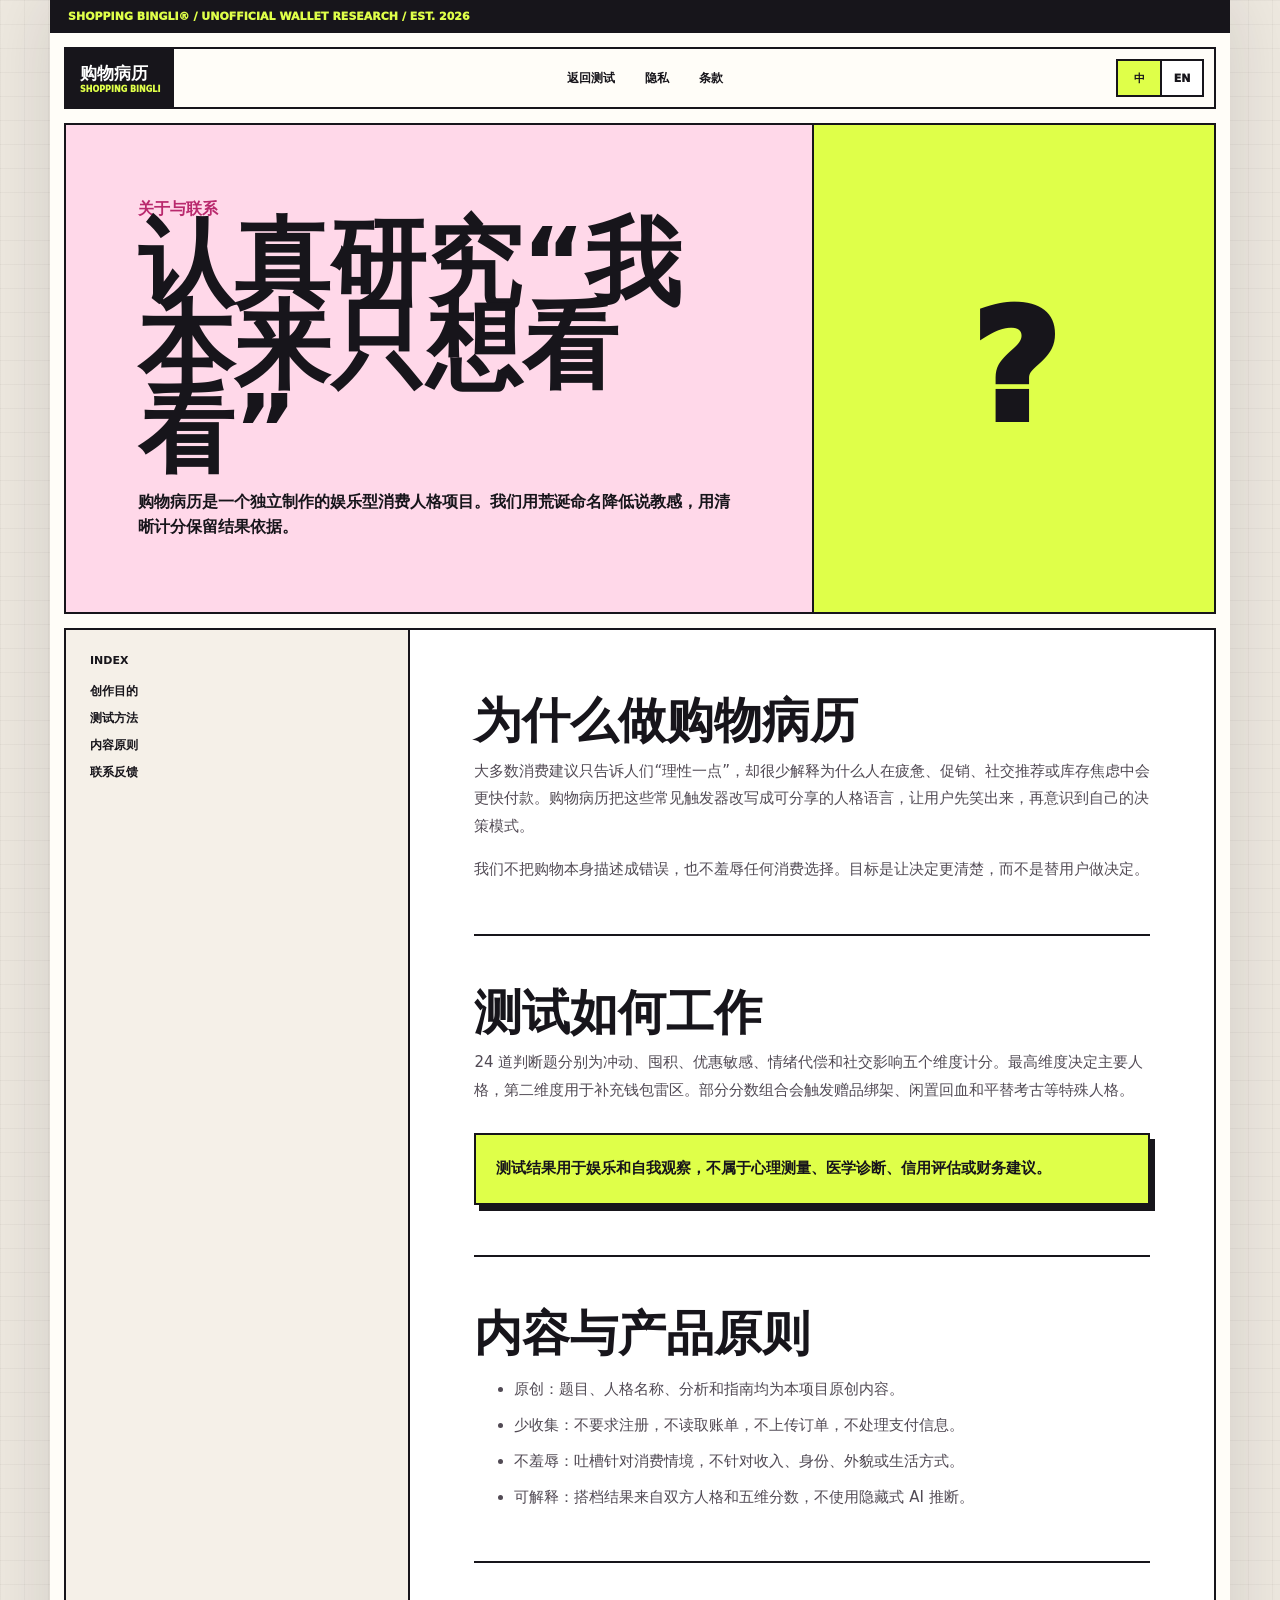
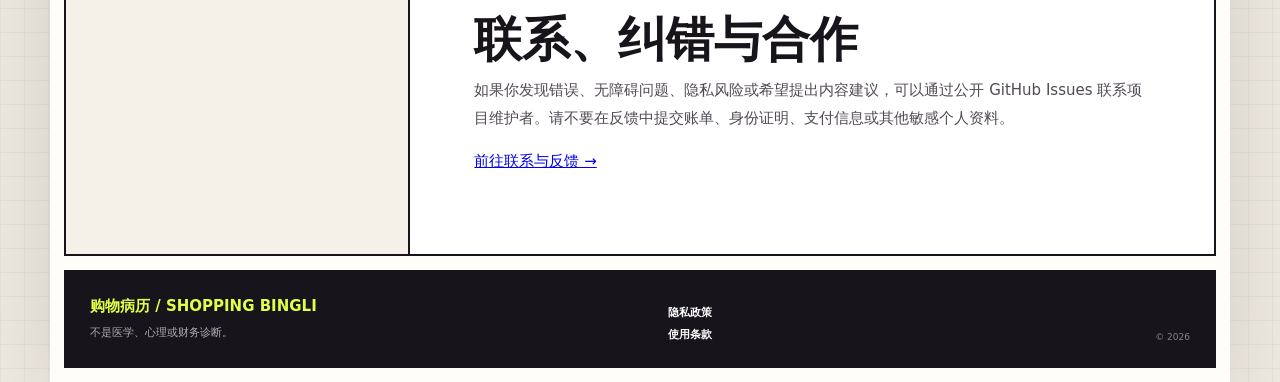
==== commit 441764cc: "Refine homepage hierarchy and role cards" ====
--- a/about.html
+++ b/about.html
@@ -6,7 +6,7 @@
     <meta name="description" content="了解购物病历的创作目的、测试方法、内容原则与联系渠道。" />
     <link rel="canonical" href="https://bingli.200305.xyz/about.html" />
     <title>关于购物病历</title>
-    <link rel="stylesheet" href="./styles.css?v=content-i18n-1" />
+    <link rel="stylesheet" href="./styles.css?v=layout-refine-1" />
   </head>
   <body data-title-zh="关于购物病历" data-title-en="About Shopping Bingli" data-description-zh="了解购物病历的创作目的、测试方法、内容原则与联系渠道。" data-description-en="Learn about the purpose, method, editorial principles and contact channel of Shopping Bingli.">
     <main class="app-shell editorial-page">
--- a/styles.css
+++ b/styles.css
@@ -30,10 +30,10 @@
   overflow-x: hidden;
   color: var(--ink);
   font-family:
-    "Arial Narrow",
     "Microsoft YaHei",
     "PingFang SC",
     system-ui,
+    Arial,
     sans-serif;
   background:
     linear-gradient(rgba(23, 21, 27, 0.035) 1px, transparent 1px),
@@ -112,13 +112,13 @@
 
 h2 {
   margin-bottom: 10px;
-  font-size: clamp(22px, 3vw, 34px);
-  line-height: 1.08;
+  font-size: clamp(22px, 2.6vw, 32px);
+  line-height: 1.12;
 }
 
 .hero {
   position: relative;
-  min-height: 550px;
+  min-height: 520px;
   overflow: hidden;
   border: 2px solid var(--ink);
   background:
@@ -171,7 +171,7 @@
   z-index: 2;
   display: grid;
   grid-template-columns: minmax(0, 1.1fr) minmax(330px, 0.9fr);
-  min-height: 450px;
+  min-height: 420px;
 }
 
 .hero-copy-block {
@@ -185,7 +185,7 @@
 
 .hero h1 {
   margin: 0 0 18px;
-  font-size: clamp(70px, 9.2vw, 126px);
+  font-size: clamp(66px, 8.2vw, 108px);
   font-weight: 1000;
   line-height: 0.78;
   text-transform: uppercase;
@@ -373,16 +373,18 @@
 
 .role-showcase-head {
   display: flex;
-  align-items: end;
+  align-items: center;
   justify-content: space-between;
   gap: 24px;
-  padding: 24px;
+  padding: 22px 24px;
   border-bottom: 2px solid var(--ink);
 }
 
 .role-showcase-head h2 {
-  max-width: 680px;
+  max-width: 720px;
   margin-bottom: 0;
+  font-size: clamp(28px, 3.6vw, 42px);
+  line-height: 1.04;
 }
 
 .role-showcase-head > span {
@@ -399,7 +401,7 @@
 
 .marquee-row {
   position: relative;
-  min-height: 298px;
+  min-height: 286px;
   overflow: hidden;
   border-bottom: 2px solid var(--ink);
 }
@@ -432,8 +434,8 @@
   top: 48px;
   display: flex;
   width: max-content;
-  gap: 14px;
-  padding-inline: 14px;
+  gap: 16px;
+  padding-inline: 16px;
   animation: role-marquee 34s linear infinite;
   will-change: transform;
 }
@@ -448,16 +450,13 @@
 }
 
 .marquee-card {
-  display: grid;
-  grid-template-columns: 142px 116px;
-  width: 286px;
-  min-height: 232px;
-  gap: 12px;
-  align-items: end;
-  padding: 10px;
+  display: block;
+  width: 152px;
+  overflow: hidden;
+  padding: 9px;
   border: 2px solid var(--ink);
   background: var(--paper);
-  box-shadow: 5px 6px 0 var(--ink);
+  box-shadow: 4px 5px 0 var(--ink);
 }
 
 .marquee-card:nth-child(3n + 1) {
@@ -473,7 +472,7 @@
 }
 
 .marquee-art {
-  width: 142px;
+  width: 100%;
   aspect-ratio: 3 / 4;
   border: 1px solid var(--ink);
   background-repeat: no-repeat;
@@ -494,17 +493,22 @@
   display: block;
 }
 
+.marquee-copy {
+  min-height: 58px;
+  padding: 9px 3px 2px;
+}
+
 .marquee-card strong {
-  font-size: 17px;
-  line-height: 1.02;
+  font-size: 14px;
+  line-height: 1.16;
 }
 
 .marquee-card span {
-  margin-top: 8px;
+  margin-top: 5px;
   color: var(--muted);
-  font-size: 10px;
+  font-size: 9px;
   font-weight: 850;
-  line-height: 1.35;
+  line-height: 1.3;
 }
 
 .quick-stats {
@@ -515,8 +519,8 @@
 }
 
 .quick-stats div {
-  min-height: 120px;
-  padding: 18px;
+  min-height: 96px;
+  padding: 15px 18px;
   border-right: 2px solid var(--ink);
   background: var(--acid);
 }
@@ -536,7 +540,7 @@
 }
 
 .quick-stats strong {
-  font-size: clamp(34px, 5vw, 60px);
+  font-size: clamp(32px, 4vw, 48px);
   line-height: 1;
 }
 
@@ -549,7 +553,7 @@
 .panel {
   position: relative;
   margin-top: 14px;
-  padding: 24px;
+  padding: 22px;
   border: 2px solid var(--ink);
   background: white;
 }
@@ -1213,7 +1217,7 @@
   }
 
   .hero {
-    min-height: 570px;
+    min-height: 535px;
   }
 
   .hero::before {
@@ -1238,7 +1242,7 @@
   }
 
   .hero h1 {
-    font-size: clamp(62px, 19vw, 88px);
+    font-size: clamp(56px, 17vw, 76px);
   }
 
   .hero-copy {
@@ -1301,40 +1305,52 @@
 
   .role-showcase-head {
     display: block;
-    padding: 18px;
+    padding: 18px 16px;
+  }
+
+  .role-showcase-head h2 {
+    font-size: 28px;
+    line-height: 1.08;
   }
 
   .role-showcase-head > span {
-    display: block;
-    margin-top: 10px;
-    text-align: left;
+    display: none;
   }
 
   .marquee-row {
-    min-height: 260px;
+    min-height: 250px;
   }
 
   .marquee-card {
-    grid-template-columns: 122px 96px;
-    width: 242px;
-    min-height: 202px;
+    width: 126px;
+    padding: 6px;
   }
 
   .marquee-art {
-    width: 122px;
+    width: 100%;
+  }
+
+  .marquee-copy {
+    min-height: 56px;
+    padding: 8px 2px 1px;
   }
 
   .marquee-card strong {
-    font-size: 14px;
+    font-size: 12px;
+    line-height: 1.18;
+  }
+
+  .marquee-card span {
+    font-size: 8px;
   }
 
   .quick-stats div {
-    min-height: 94px;
+    min-height: 78px;
     padding: 13px 10px;
   }
 
   .quick-stats strong {
-    font-size: 34px;
+    font-size: 30px;
   }
 
   .topline {
@@ -1450,11 +1466,11 @@
 
 @media (max-width: 380px) {
   .hero {
-    min-height: 555px;
+    min-height: 520px;
   }
 
   .hero h1 {
-    font-size: 60px;
+    font-size: 54px;
   }
 
   .hero-topline span:last-child {
@@ -1586,21 +1602,21 @@
 
 .content-section {
   grid-column: 1 / -1;
-  margin-top: 14px;
+  margin-top: 12px;
   border: 2px solid var(--ink);
   background: var(--paper);
 }
 
 .section-heading {
-  padding: clamp(22px, 4vw, 42px);
+  padding: clamp(22px, 3vw, 34px);
   border-bottom: 2px solid var(--ink);
 }
 
 .section-heading h2 {
   max-width: 780px;
   margin-bottom: 12px;
-  font-size: clamp(30px, 5vw, 58px);
-  line-height: 0.96;
+  font-size: clamp(28px, 3.6vw, 44px);
+  line-height: 1.04;
 }
 
 .section-heading > p:last-child {
@@ -1622,8 +1638,8 @@
 
 .dimension-explainer article {
   min-width: 0;
-  min-height: 225px;
-  padding: 20px;
+  min-height: 190px;
+  padding: 18px;
   border-right: 2px solid var(--ink);
   background: rgba(255, 255, 255, 0.36);
 }
@@ -1636,7 +1652,7 @@
   display: grid;
   width: 34px;
   height: 34px;
-  margin-bottom: 32px;
+  margin-bottom: 22px;
   place-items: center;
   border: 2px solid var(--ink);
   font-size: 11px;
@@ -1718,8 +1734,8 @@
 
 .guide-grid a {
   position: relative;
-  min-height: 260px;
-  padding: 24px;
+  min-height: 220px;
+  padding: 22px;
   border-right: 2px solid var(--ink);
   color: var(--ink);
   text-decoration: none;
@@ -1744,13 +1760,13 @@
 
 .guide-grid span {
   display: block;
-  margin-bottom: 58px;
+  margin-bottom: 38px;
   font-size: 11px;
   font-weight: 950;
 }
 
 .guide-grid h3 {
-  font-size: 24px;
+  font-size: 21px;
 }
 
 .faq-section {
